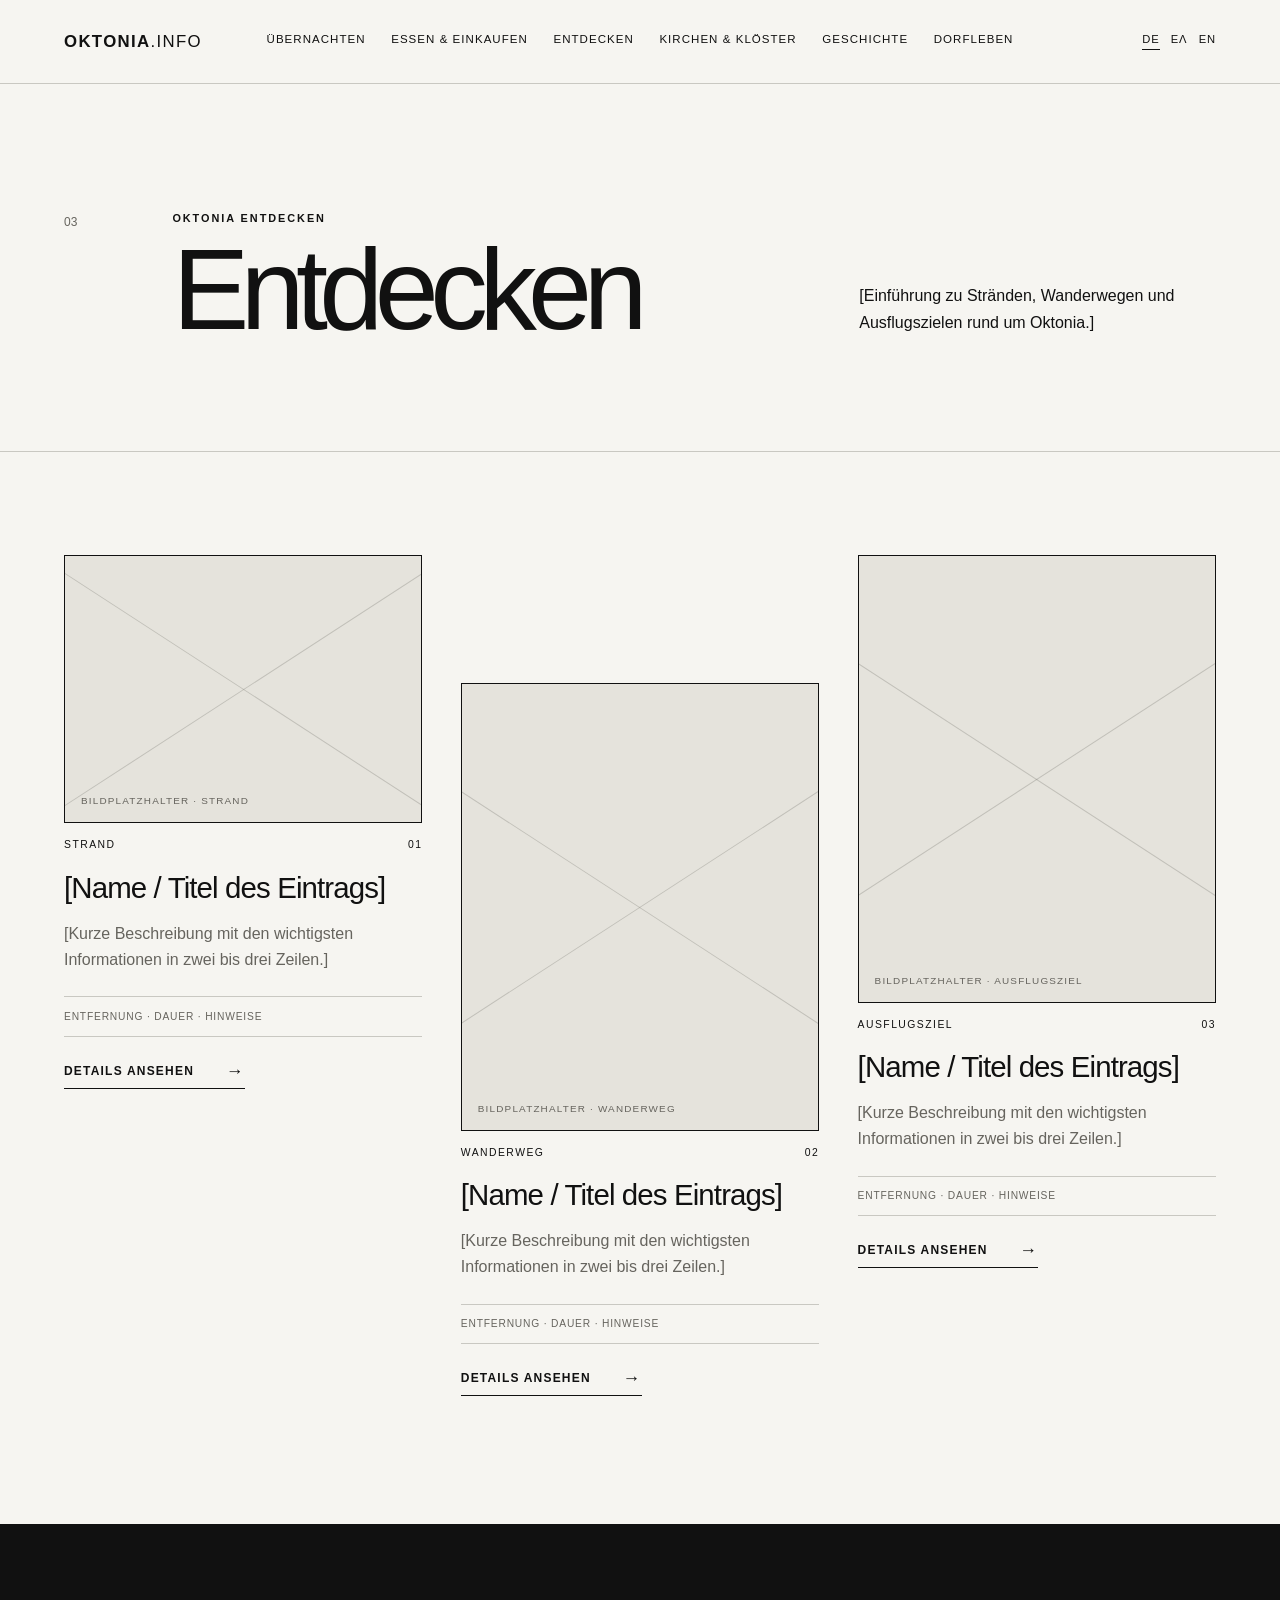
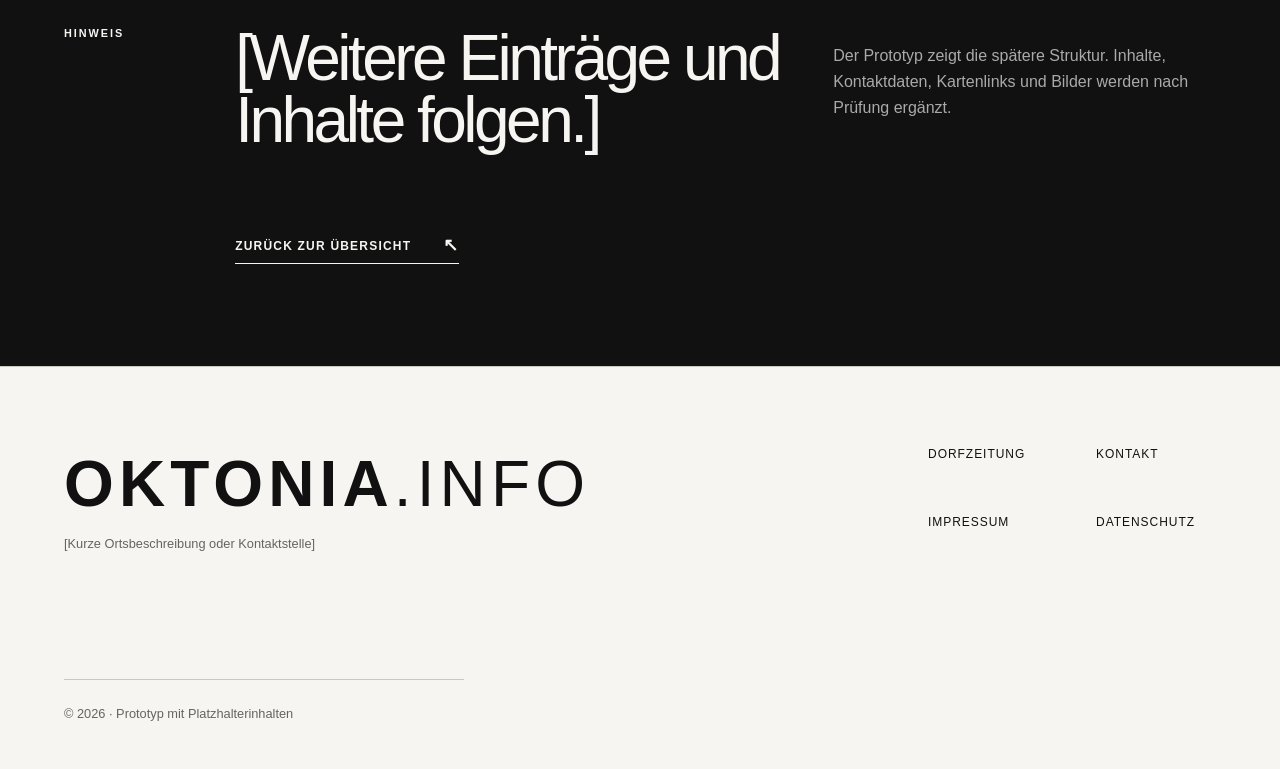
==== bereich.html @ 97106673 "initlal commit" ====
<!doctype html>
<html lang="de">
<head>
  <meta charset="utf-8">
  <meta name="viewport" content="width=device-width, initial-scale=1">
  <meta name="description" content="Bereich der Website Oktonia.info">
  <title>Bereich · Oktonia.info</title>
  <link rel="stylesheet" href="styles.css">
  <script src="script.js" defer></script>
</head>
<body data-section-page>
  <header class="site-header">
    <a class="wordmark" href="index.html" aria-label="Oktonia Startseite">OKTONIA<span>.INFO</span></a>
    <button class="menu-button" type="button" aria-expanded="false" aria-controls="main-nav">Menü</button>
    <nav id="main-nav" aria-label="Hauptnavigation">
      <a href="bereich.html?seite=uebernachten">Übernachten</a><a href="bereich.html?seite=essen-einkaufen">Essen &amp; Einkaufen</a><a href="bereich.html?seite=entdecken">Entdecken</a><a href="bereich.html?seite=kirchen-kloester">Kirchen &amp; Klöster</a><a href="bereich.html?seite=geschichte">Geschichte</a><a href="bereich.html?seite=dorfleben">Dorfleben</a>
    </nav>
    <div class="languages" aria-label="Sprache wählen"><a class="active" href="#">DE</a><a href="#">ΕΛ</a><a href="#">EN</a></div>
  </header>
  <main>
    <section class="page-hero page-grid"><p class="page-index" data-index>00</p><div><p class="eyebrow">Oktonia entdecken</p><h1 data-title>Bereich</h1></div><p class="page-intro" data-intro>[Einführung folgt.]</p></section>
    <section class="listing-grid page-grid" data-listings></section>
    <section class="page-cta page-grid inverted"><p class="eyebrow">Hinweis</p><h2>[Weitere Einträge und Inhalte folgen.]</h2><p>Der Prototyp zeigt die spätere Struktur. Inhalte, Kontaktdaten, Kartenlinks und Bilder werden nach Prüfung ergänzt.</p><a class="text-link light" href="index.html">Zurück zur Übersicht <span>↖</span></a></section>
  </main>
  <footer class="site-footer page-grid"><div><a class="wordmark footer-mark" href="index.html">OKTONIA<span>.INFO</span></a><p>[Kurze Ortsbeschreibung oder Kontaktstelle]</p></div><div class="footer-links"><a href="bereich.html?seite=dorfleben">Dorfzeitung</a><a href="#">Kontakt</a><a href="#">Impressum</a><a href="#">Datenschutz</a></div><p class="footer-meta">© 2026 · Prototyp mit Platzhalterinhalten</p></footer>
</body>
</html>
---- styles.css ----
:root { --ink:#111; --paper:#f6f5f1; --line:#c9c8c2; --soft:#e5e3dc; --muted:#66645e; }
* { box-sizing:border-box; }
html { scroll-behavior:smooth; }
body { margin:0; background:var(--paper); color:var(--ink); font-family:Arial,Helvetica,sans-serif; -webkit-font-smoothing:antialiased; }
a { color:inherit; text-decoration:none; }
a:focus-visible { outline:2px solid currentColor; outline-offset:5px; }
.site-shell { min-height:100vh; overflow:hidden; }
.page-grid { padding-left:clamp(1.25rem,5vw,5.5rem); padding-right:clamp(1.25rem,5vw,5.5rem); }
.site-header { min-height:84px; padding:1.25rem clamp(1.25rem,5vw,5.5rem); border-bottom:1px solid var(--line); display:grid; grid-template-columns:1fr auto 1fr; align-items:center; gap:2rem; position:relative; z-index:10; }
.wordmark { font-size:1.05rem; font-weight:800; letter-spacing:.08em; }
.wordmark span { font-weight:400; }
.site-header nav { display:flex; gap:clamp(1rem,2vw,2.2rem); font-size:.72rem; text-transform:uppercase; letter-spacing:.09em; }
.site-header nav a,.languages a { padding-bottom:.3rem; border-bottom:1px solid transparent; }
.site-header nav a:hover,.languages a:hover,.languages .active { border-color:currentColor; }
.languages { justify-self:end; display:flex; gap:.7rem; font-size:.7rem; letter-spacing:.08em; }
.menu-button { display:none; border:0; background:none; padding:.5rem 0; color:inherit; font:inherit; font-size:.7rem; letter-spacing:.1em; text-transform:uppercase; cursor:pointer; }
.eyebrow { margin:0 0 1.1rem; font-size:.68rem; font-weight:700; letter-spacing:.18em; text-transform:uppercase; }
.hero-grid { min-height:calc(100svh - 84px); display:grid; grid-template-columns:minmax(0,.8fr) minmax(420px,1.2fr) 52px; gap:clamp(2rem,5vw,6rem); align-items:center; padding-top:clamp(3rem,8vh,7rem); padding-bottom:clamp(3rem,8vh,7rem); }
.hero-copy h1,.page-hero h1 { margin:0; font-size:clamp(4.5rem,10vw,10rem); line-height:.82; letter-spacing:-.075em; font-weight:500; }
.hero-intro { max-width:32rem; margin:2.5rem 0; font-size:clamp(1rem,1.5vw,1.3rem); line-height:1.55; }
.vertical-word { writing-mode:vertical-rl; margin:0; font-size:.65rem; letter-spacing:.45em; justify-self:end; }
.text-link { display:inline-flex; align-items:center; gap:2rem; padding-bottom:.4rem; border-bottom:1px solid currentColor; font-size:.75rem; font-weight:700; letter-spacing:.1em; text-transform:uppercase; }
.text-link span { font-size:1.1rem; }
.image-placeholder { min-height:360px; position:relative; border:1px solid var(--ink); background:var(--soft); display:flex; align-items:flex-end; padding:1rem; overflow:hidden; color:var(--muted); font-size:.62rem; letter-spacing:.12em; text-transform:uppercase; }
.image-placeholder.square { aspect-ratio:1; min-height:0; }
.image-placeholder.landscape { aspect-ratio:4/3; min-height:0; }
.image-placeholder.portrait { aspect-ratio:4/5; min-height:0; }
.placeholder-cross::before,.placeholder-cross::after { content:""; position:absolute; top:50%; left:-15%; width:130%; height:1px; background:currentColor; opacity:.28; }
.placeholder-cross::before { transform:rotate(33deg); }
.placeholder-cross::after { transform:rotate(-33deg); }
.image-placeholder.dark { background:#222; border-color:#555; color:#bcbcbc; }
.section { padding-top:clamp(6rem,12vw,11rem); padding-bottom:clamp(6rem,12vw,11rem); display:grid; grid-template-columns:.75fr 1.25fr; gap:8vw; }
.section-heading h2,.feature h2,.editorial h2,.page-cta h2 { margin:0; font-size:clamp(2.7rem,6vw,6rem); line-height:.98; letter-spacing:-.055em; font-weight:500; }
.category-list { border-top:1px solid var(--ink); }
.category-row { display:grid; grid-template-columns:46px 1fr auto; align-items:center; gap:1rem; min-height:120px; border-bottom:1px solid var(--line); transition:padding .2s ease,background .2s ease; }
.category-row:hover { padding-left:1rem; background:#fff; }
.category-row strong { display:block; font-size:clamp(1.3rem,2.4vw,2.2rem); font-weight:500; }
.category-row small,.category-number { color:var(--muted); font-size:.7rem; letter-spacing:.08em; text-transform:uppercase; }
.category-arrow { font-size:1.4rem; }
.inverted { background:var(--ink); color:var(--paper); }
.feature { padding-top:clamp(4rem,8vw,8rem); padding-bottom:clamp(4rem,8vw,8rem); display:grid; grid-template-columns:1.1fr .9fr; gap:8vw; align-items:center; }
.feature-copy { max-width:37rem; }
.feature-copy .issue { margin:0 0 3rem; color:#999; font-size:.7rem; letter-spacing:.2em; }
.feature-copy>p:not(.eyebrow):not(.issue) { margin:2rem 0; line-height:1.7; color:#bbb; max-width:31rem; }
.text-link.light { color:var(--paper); }
.editorial { padding-top:clamp(6rem,12vw,11rem); padding-bottom:clamp(6rem,12vw,11rem); display:grid; grid-template-columns:.85fr 1.15fr; gap:10vw; }
.editorial-content { max-width:48rem; }
.editorial-content>p { max-width:35rem; margin:2rem 0; line-height:1.7; }
.page-hero { padding-top:clamp(5rem,10vw,10rem); padding-bottom:clamp(5rem,9vw,9rem); display:grid; grid-template-columns:70px 1fr .55fr; gap:3vw; align-items:end; border-bottom:1px solid var(--line); }
.page-index { align-self:start; margin:.2rem 0 0; color:var(--muted); font-size:.75rem; }
.page-hero h1 { font-size:clamp(3.7rem,9vw,8rem); }
.page-intro { max-width:28rem; margin:0; line-height:1.65; }
.listing-grid { padding-top:clamp(4rem,8vw,8rem); padding-bottom:clamp(5rem,10vw,10rem); display:grid; grid-template-columns:repeat(3,1fr); gap:clamp(1.5rem,3vw,3rem); align-items:start; }
.listing-card:nth-child(2) { margin-top:8rem; }
.listing-card h2 { margin:1.3rem 0 .8rem; font-size:clamp(1.5rem,2.3vw,2.3rem); font-weight:500; letter-spacing:-.03em; }
.listing-card>p { color:var(--muted); line-height:1.6; }
.listing-topline { display:flex; justify-content:space-between; margin-top:1rem; font-size:.65rem; text-transform:uppercase; letter-spacing:.14em; }
.listing-meta { border-top:1px solid var(--line); border-bottom:1px solid var(--line); margin:1.5rem 0; padding:.85rem 0; color:var(--muted); font-size:.64rem; letter-spacing:.08em; text-transform:uppercase; }
.page-cta { padding-top:clamp(4rem,8vw,8rem); padding-bottom:clamp(4rem,8vw,8rem); display:grid; grid-template-columns:120px 1fr .7fr; gap:4vw; align-items:start; }
.page-cta h2 { font-size:clamp(2.4rem,5vw,5rem); }
.page-cta>p:not(.eyebrow) { max-width:30rem; color:#aaa; line-height:1.65; }
.page-cta .text-link { grid-column:2; margin-top:2rem; justify-self:start; }
.site-footer { padding-top:5rem; padding-bottom:2rem; display:grid; grid-template-columns:1fr 1fr; gap:4rem; border-top:1px solid var(--line); }
.footer-mark { font-size:clamp(2rem,5vw,4rem); }
.site-footer p { color:var(--muted); max-width:25rem; font-size:.8rem; line-height:1.6; }
.footer-links { justify-self:end; display:grid; grid-template-columns:repeat(2,minmax(120px,1fr)); gap:1rem 3rem; font-size:.75rem; text-transform:uppercase; letter-spacing:.08em; }
.footer-meta { grid-column:1/-1; border-top:1px solid var(--line); padding-top:1.5rem; margin-top:3rem; }
@media (max-width:1050px) {
  .site-header { grid-template-columns:1fr auto; }
  .site-header nav { grid-column:1/-1; grid-row:2; overflow-x:auto; padding-top:.6rem; padding-bottom:.25rem; white-space:nowrap; border-top:1px solid var(--line); }
  .hero-grid { min-height:auto; grid-template-columns:1fr 1fr; }
  .vertical-word { display:none; }
  .page-hero { grid-template-columns:50px 1fr; }
  .page-intro { grid-column:2; margin-top:2rem; }
  .page-cta { grid-template-columns:1fr 2fr; }
  .page-cta>p:not(.eyebrow) { grid-column:2; }
}
@media (max-width:720px) {
  .site-header { min-height:74px; padding-top:1rem; padding-bottom:1rem; }
  .menu-button { display:block; justify-self:end; }
  .languages { display:none; }
  .site-header nav { display:none; grid-column:1/-1; gap:0; border-top:1px solid var(--line); }
  .site-header nav.open { display:grid; }
  .site-header nav a { padding:1rem 0; border-bottom:1px solid var(--line); }
  .hero-grid { grid-template-columns:1fr; gap:3rem; padding-top:4rem; }
  .hero-copy h1 { font-size:clamp(4.4rem,22vw,7rem); }
  .hero-image { min-height:0; aspect-ratio:4/5; }
  .section,.feature,.editorial { grid-template-columns:1fr; }
  .section { gap:4rem; }
  .page-hero { grid-template-columns:1fr; gap:1.5rem; }
  .page-index,.page-intro { grid-column:1; }
  .listing-grid { grid-template-columns:1fr; }
  .listing-card:nth-child(2) { margin-top:0; }
  .listing-card .image-placeholder { aspect-ratio:4/3; }
  .page-cta { grid-template-columns:1fr; }
  .page-cta>p:not(.eyebrow),.page-cta .text-link { grid-column:1; }
  .site-footer { grid-template-columns:1fr; }
  .footer-links { justify-self:start; }
}
@media (prefers-reduced-motion:reduce) { html { scroll-behavior:auto; } *,*::before,*::after { transition-duration:.01ms!important; } }
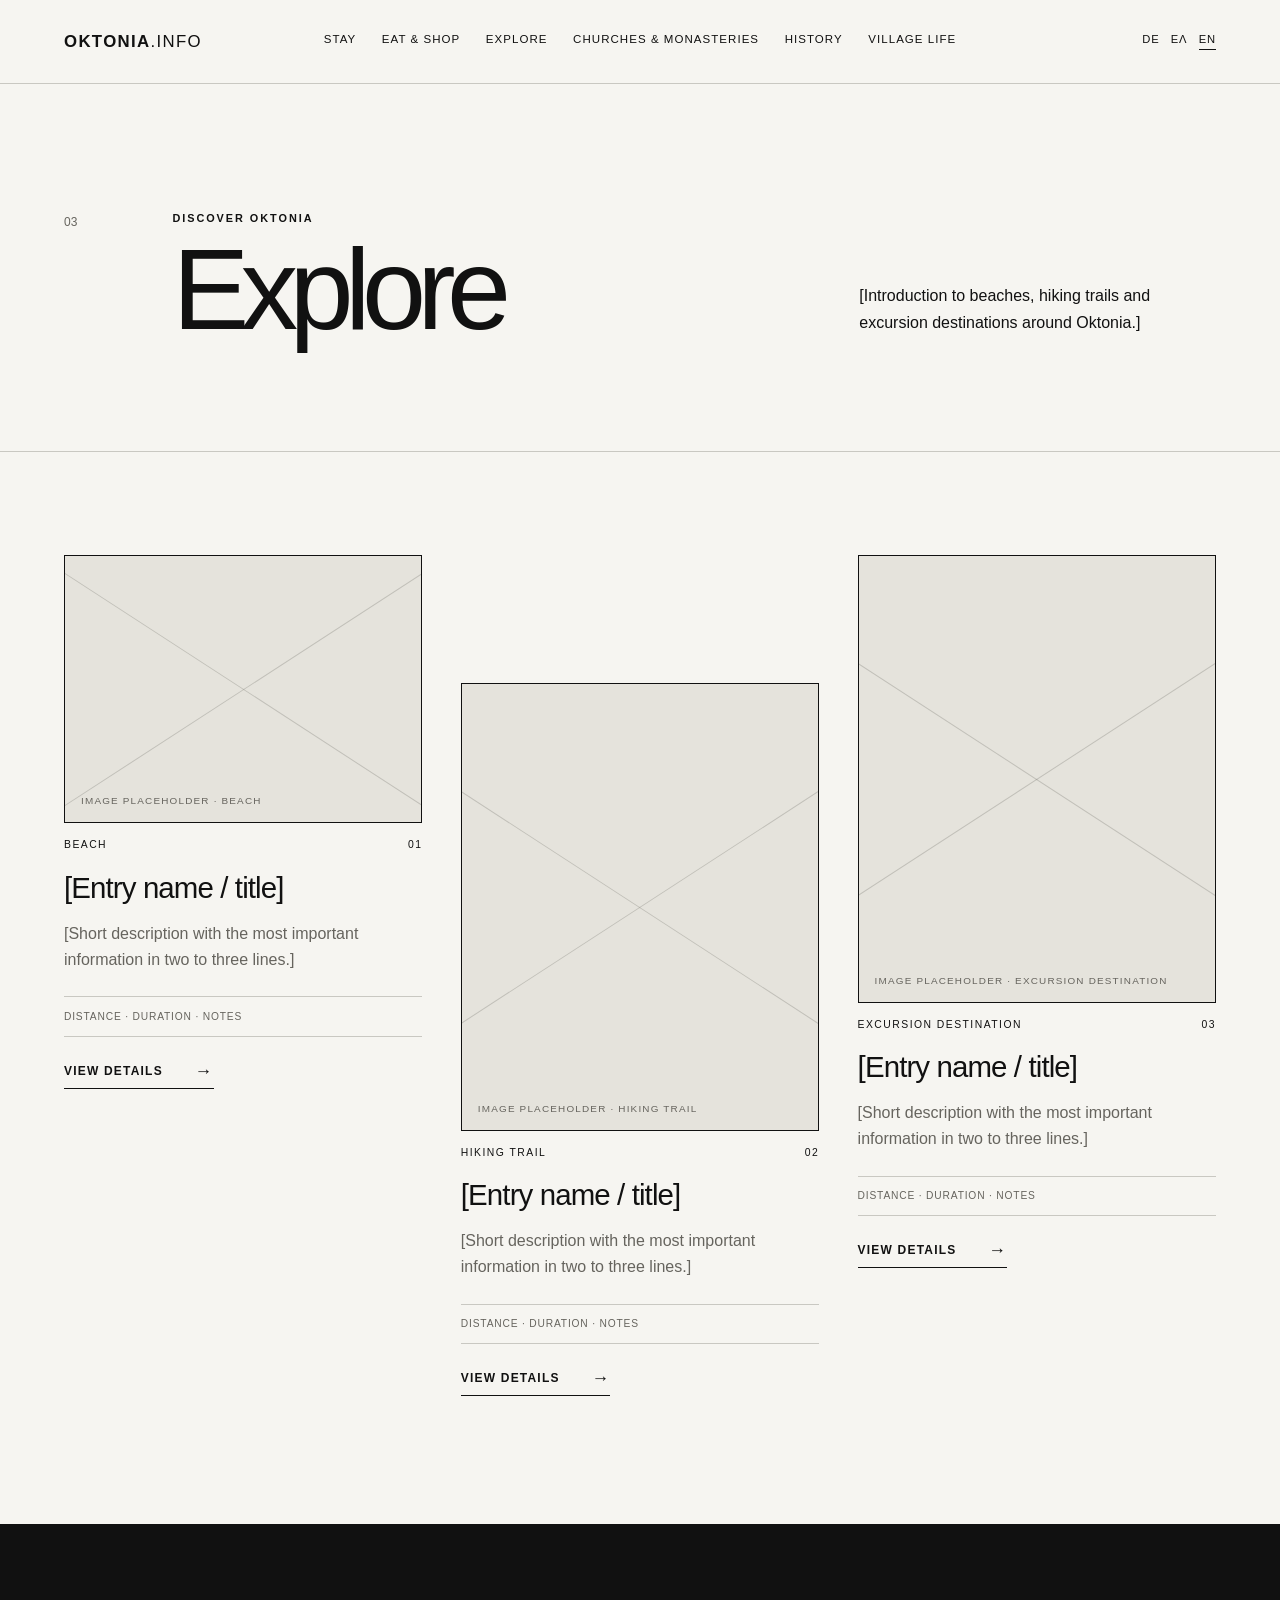
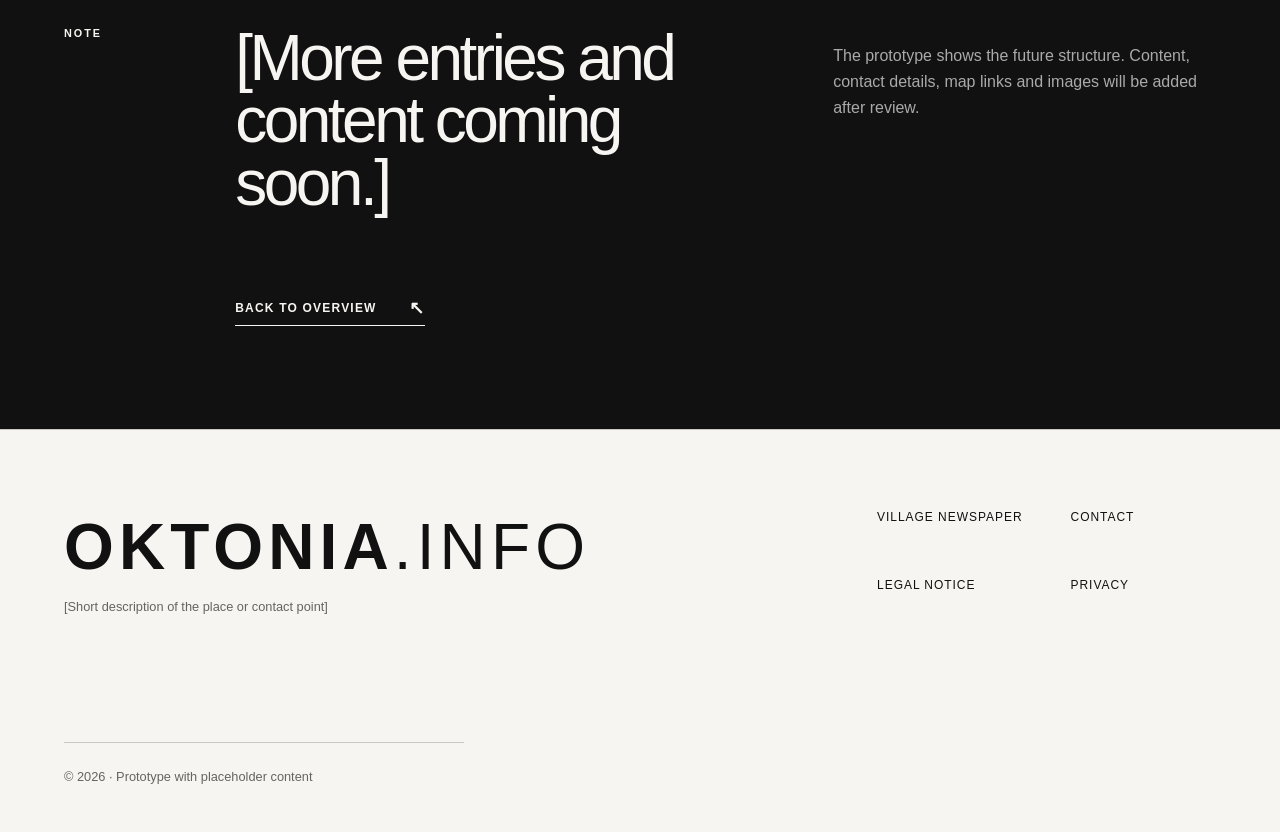
==== commit 96ed8479: "Add DE/EL/EN i18n with browser-language detection Adds a client-side translation system (no build st" ====
--- a/bereich.html
+++ b/bereich.html
@@ -3,25 +3,25 @@
 <head>
   <meta charset="utf-8">
   <meta name="viewport" content="width=device-width, initial-scale=1">
-  <meta name="description" content="Bereich der Website Oktonia.info">
+  <meta name="description" content="Bereich der Website Oktonia.info" data-i18n-content="meta.description">
   <title>Bereich · Oktonia.info</title>
   <link rel="stylesheet" href="styles.css">
   <script src="script.js" defer></script>
 </head>
 <body data-section-page>
   <header class="site-header">
-    <a class="wordmark" href="index.html" aria-label="Oktonia Startseite">OKTONIA<span>.INFO</span></a>
-    <button class="menu-button" type="button" aria-expanded="false" aria-controls="main-nav">Menü</button>
+    <a class="wordmark" href="index.html" aria-label="Oktonia Startseite" data-i18n-aria="header.homeAria">OKTONIA<span>.INFO</span></a>
+    <button class="menu-button" type="button" aria-expanded="false" aria-controls="main-nav" data-i18n="menu.button">Menü</button>
     <nav id="main-nav" aria-label="Hauptnavigation">
-      <a href="bereich.html?seite=uebernachten">Übernachten</a><a href="bereich.html?seite=essen-einkaufen">Essen &amp; Einkaufen</a><a href="bereich.html?seite=entdecken">Entdecken</a><a href="bereich.html?seite=kirchen-kloester">Kirchen &amp; Klöster</a><a href="bereich.html?seite=geschichte">Geschichte</a><a href="bereich.html?seite=dorfleben">Dorfleben</a>
+      <a href="bereich.html?seite=uebernachten" data-i18n="nav.uebernachten">Übernachten</a><a href="bereich.html?seite=essen-einkaufen" data-i18n="nav.essen">Essen &amp; Einkaufen</a><a href="bereich.html?seite=entdecken" data-i18n="nav.entdecken">Entdecken</a><a href="bereich.html?seite=kirchen-kloester" data-i18n="nav.kirchen">Kirchen &amp; Klöster</a><a href="bereich.html?seite=geschichte" data-i18n="nav.geschichte">Geschichte</a><a href="bereich.html?seite=dorfleben" data-i18n="nav.dorfleben">Dorfleben</a>
     </nav>
-    <div class="languages" aria-label="Sprache wählen"><a class="active" href="#">DE</a><a href="#">ΕΛ</a><a href="#">EN</a></div>
+    <div class="languages" aria-label="Sprache wählen" data-i18n-aria="languagesAria"><a class="active" href="#" data-lang="de">DE</a><a href="#" data-lang="el">ΕΛ</a><a href="#" data-lang="en">EN</a></div>
   </header>
   <main>
-    <section class="page-hero page-grid"><p class="page-index" data-index>00</p><div><p class="eyebrow">Oktonia entdecken</p><h1 data-title>Bereich</h1></div><p class="page-intro" data-intro>[Einführung folgt.]</p></section>
+    <section class="page-hero page-grid"><p class="page-index" data-index>00</p><div><p class="eyebrow" data-i18n="page.eyebrow">Oktonia entdecken</p><h1 data-title>Bereich</h1></div><p class="page-intro" data-intro>[Einführung folgt.]</p></section>
     <section class="listing-grid page-grid" data-listings></section>
-    <section class="page-cta page-grid inverted"><p class="eyebrow">Hinweis</p><h2>[Weitere Einträge und Inhalte folgen.]</h2><p>Der Prototyp zeigt die spätere Struktur. Inhalte, Kontaktdaten, Kartenlinks und Bilder werden nach Prüfung ergänzt.</p><a class="text-link light" href="index.html">Zurück zur Übersicht <span>↖</span></a></section>
+    <section class="page-cta page-grid inverted"><p class="eyebrow" data-i18n="hint.eyebrow">Hinweis</p><h2 data-i18n="hint.heading">[Weitere Einträge und Inhalte folgen.]</h2><p data-i18n="hint.text">Der Prototyp zeigt die spätere Struktur. Inhalte, Kontaktdaten, Kartenlinks und Bilder werden nach Prüfung ergänzt.</p><a class="text-link light" href="index.html"><span class="link-label" data-i18n="hint.cta">Zurück zur Übersicht</span> <span>↖</span></a></section>
   </main>
-  <footer class="site-footer page-grid"><div><a class="wordmark footer-mark" href="index.html">OKTONIA<span>.INFO</span></a><p>[Kurze Ortsbeschreibung oder Kontaktstelle]</p></div><div class="footer-links"><a href="bereich.html?seite=dorfleben">Dorfzeitung</a><a href="#">Kontakt</a><a href="#">Impressum</a><a href="#">Datenschutz</a></div><p class="footer-meta">© 2026 · Prototyp mit Platzhalterinhalten</p></footer>
+  <footer class="site-footer page-grid"><div><a class="wordmark footer-mark" href="index.html">OKTONIA<span>.INFO</span></a><p data-i18n="footer.tagline">[Kurze Ortsbeschreibung oder Kontaktstelle]</p></div><div class="footer-links"><a href="bereich.html?seite=dorfleben" data-i18n="footer.dorfzeitung">Dorfzeitung</a><a href="#" data-i18n="footer.kontakt">Kontakt</a><a href="#" data-i18n="footer.impressum">Impressum</a><a href="#" data-i18n="footer.datenschutz">Datenschutz</a></div><p class="footer-meta" data-i18n="footer.meta">© 2026 · Prototyp mit Platzhalterinhalten</p></footer>
 </body>
 </html>
--- a/styles.css
+++ b/styles.css
@@ -21,6 +21,7 @@
 .vertical-word { writing-mode:vertical-rl; margin:0; font-size:.65rem; letter-spacing:.45em; justify-self:end; }
 .text-link { display:inline-flex; align-items:center; gap:2rem; padding-bottom:.4rem; border-bottom:1px solid currentColor; font-size:.75rem; font-weight:700; letter-spacing:.1em; text-transform:uppercase; }
 .text-link span { font-size:1.1rem; }
+.text-link span.link-label { font-size:inherit; }
 .image-placeholder { min-height:360px; position:relative; border:1px solid var(--ink); background:var(--soft); display:flex; align-items:flex-end; padding:1rem; overflow:hidden; color:var(--muted); font-size:.62rem; letter-spacing:.12em; text-transform:uppercase; }
 .image-placeholder.square { aspect-ratio:1; min-height:0; }
 .image-placeholder.landscape { aspect-ratio:4/3; min-height:0; }
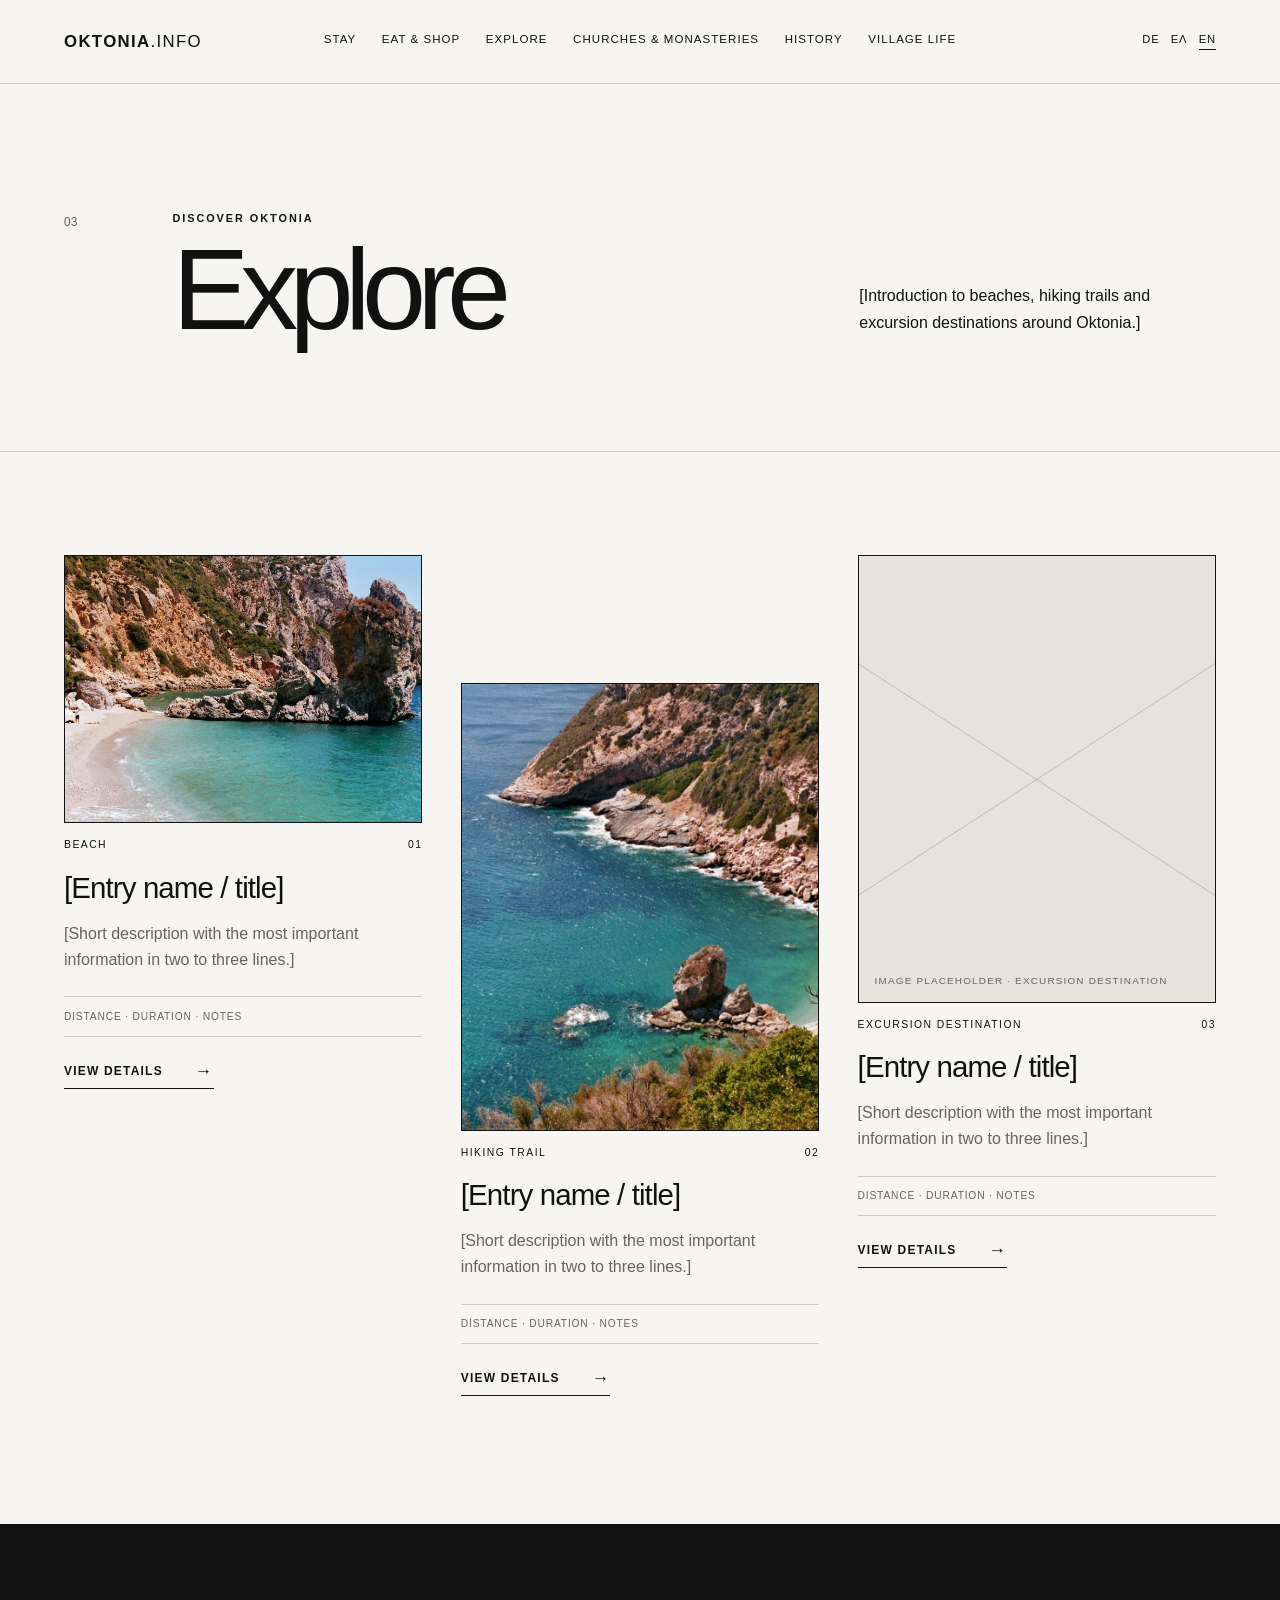
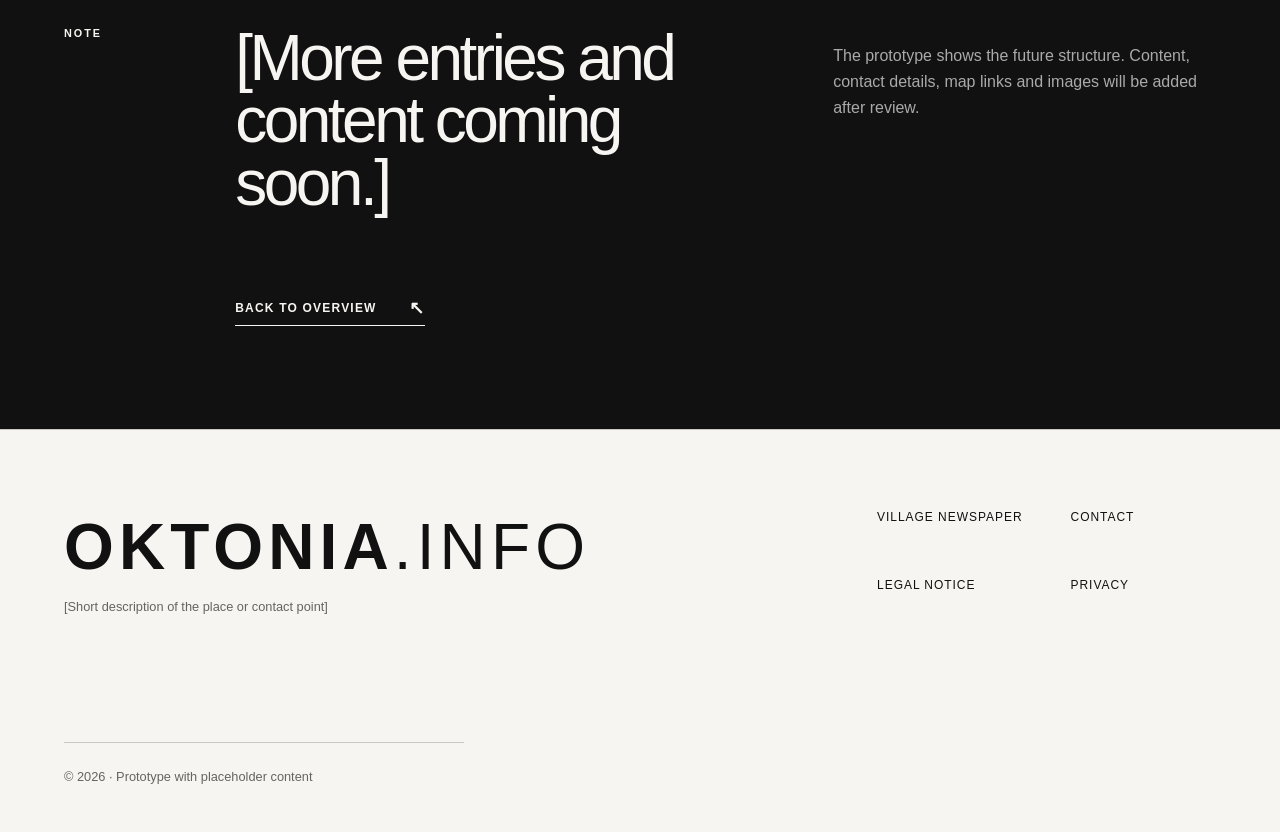
==== commit 430c8e0a: "Link home to / instead of index.html Internal links to the homepage (wordmark, footer, "Zurück zur Ü" ====
--- a/bereich.html
+++ b/bereich.html
@@ -10,7 +10,7 @@
 </head>
 <body data-section-page>
   <header class="site-header">
-    <a class="wordmark" href="index.html" aria-label="Oktonia Startseite" data-i18n-aria="header.homeAria">OKTONIA<span>.INFO</span></a>
+    <a class="wordmark" href="/" aria-label="Oktonia Startseite" data-i18n-aria="header.homeAria">OKTONIA<span>.INFO</span></a>
     <button class="menu-button" type="button" aria-expanded="false" aria-controls="main-nav" data-i18n="menu.button">Menü</button>
     <nav id="main-nav" aria-label="Hauptnavigation">
       <a href="bereich.html?seite=uebernachten" data-i18n="nav.uebernachten">Übernachten</a><a href="bereich.html?seite=essen-einkaufen" data-i18n="nav.essen">Essen &amp; Einkaufen</a><a href="bereich.html?seite=entdecken" data-i18n="nav.entdecken">Entdecken</a><a href="bereich.html?seite=kirchen-kloester" data-i18n="nav.kirchen">Kirchen &amp; Klöster</a><a href="bereich.html?seite=geschichte" data-i18n="nav.geschichte">Geschichte</a><a href="bereich.html?seite=dorfleben" data-i18n="nav.dorfleben">Dorfleben</a>
@@ -20,8 +20,8 @@
   <main>
     <section class="page-hero page-grid"><p class="page-index" data-index>00</p><div><p class="eyebrow" data-i18n="page.eyebrow">Oktonia entdecken</p><h1 data-title>Bereich</h1></div><p class="page-intro" data-intro>[Einführung folgt.]</p></section>
     <section class="listing-grid page-grid" data-listings></section>
-    <section class="page-cta page-grid inverted"><p class="eyebrow" data-i18n="hint.eyebrow">Hinweis</p><h2 data-i18n="hint.heading">[Weitere Einträge und Inhalte folgen.]</h2><p data-i18n="hint.text">Der Prototyp zeigt die spätere Struktur. Inhalte, Kontaktdaten, Kartenlinks und Bilder werden nach Prüfung ergänzt.</p><a class="text-link light" href="index.html"><span class="link-label" data-i18n="hint.cta">Zurück zur Übersicht</span> <span>↖</span></a></section>
+    <section class="page-cta page-grid inverted"><p class="eyebrow" data-i18n="hint.eyebrow">Hinweis</p><h2 data-i18n="hint.heading">[Weitere Einträge und Inhalte folgen.]</h2><p data-i18n="hint.text">Der Prototyp zeigt die spätere Struktur. Inhalte, Kontaktdaten, Kartenlinks und Bilder werden nach Prüfung ergänzt.</p><a class="text-link light" href="/"><span class="link-label" data-i18n="hint.cta">Zurück zur Übersicht</span> <span>↖</span></a></section>
   </main>
-  <footer class="site-footer page-grid"><div><a class="wordmark footer-mark" href="index.html">OKTONIA<span>.INFO</span></a><p data-i18n="footer.tagline">[Kurze Ortsbeschreibung oder Kontaktstelle]</p></div><div class="footer-links"><a href="bereich.html?seite=dorfleben" data-i18n="footer.dorfzeitung">Dorfzeitung</a><a href="#" data-i18n="footer.kontakt">Kontakt</a><a href="#" data-i18n="footer.impressum">Impressum</a><a href="#" data-i18n="footer.datenschutz">Datenschutz</a></div><p class="footer-meta" data-i18n="footer.meta">© 2026 · Prototyp mit Platzhalterinhalten</p></footer>
+  <footer class="site-footer page-grid"><div><a class="wordmark footer-mark" href="/">OKTONIA<span>.INFO</span></a><p data-i18n="footer.tagline">[Kurze Ortsbeschreibung oder Kontaktstelle]</p></div><div class="footer-links"><a href="bereich.html?seite=dorfleben" data-i18n="footer.dorfzeitung">Dorfzeitung</a><a href="#" data-i18n="footer.kontakt">Kontakt</a><a href="#" data-i18n="footer.impressum">Impressum</a><a href="#" data-i18n="footer.datenschutz">Datenschutz</a></div><p class="footer-meta" data-i18n="footer.meta">© 2026 · Prototyp mit Platzhalterinhalten</p></footer>
 </body>
 </html>
--- a/styles.css
+++ b/styles.css
@@ -30,6 +30,8 @@
 .placeholder-cross::before { transform:rotate(33deg); }
 .placeholder-cross::after { transform:rotate(-33deg); }
 .image-placeholder.dark { background:#222; border-color:#555; color:#bcbcbc; }
+.image-placeholder.photo-filled { padding:0; }
+.image-placeholder.photo-filled img { display:block; width:100%; height:100%; object-fit:cover; }
 .section { padding-top:clamp(6rem,12vw,11rem); padding-bottom:clamp(6rem,12vw,11rem); display:grid; grid-template-columns:.75fr 1.25fr; gap:8vw; }
 .section-heading h2,.feature h2,.editorial h2,.page-cta h2 { margin:0; font-size:clamp(2.7rem,6vw,6rem); line-height:.98; letter-spacing:-.055em; font-weight:500; }
 .category-list { border-top:1px solid var(--ink); }
